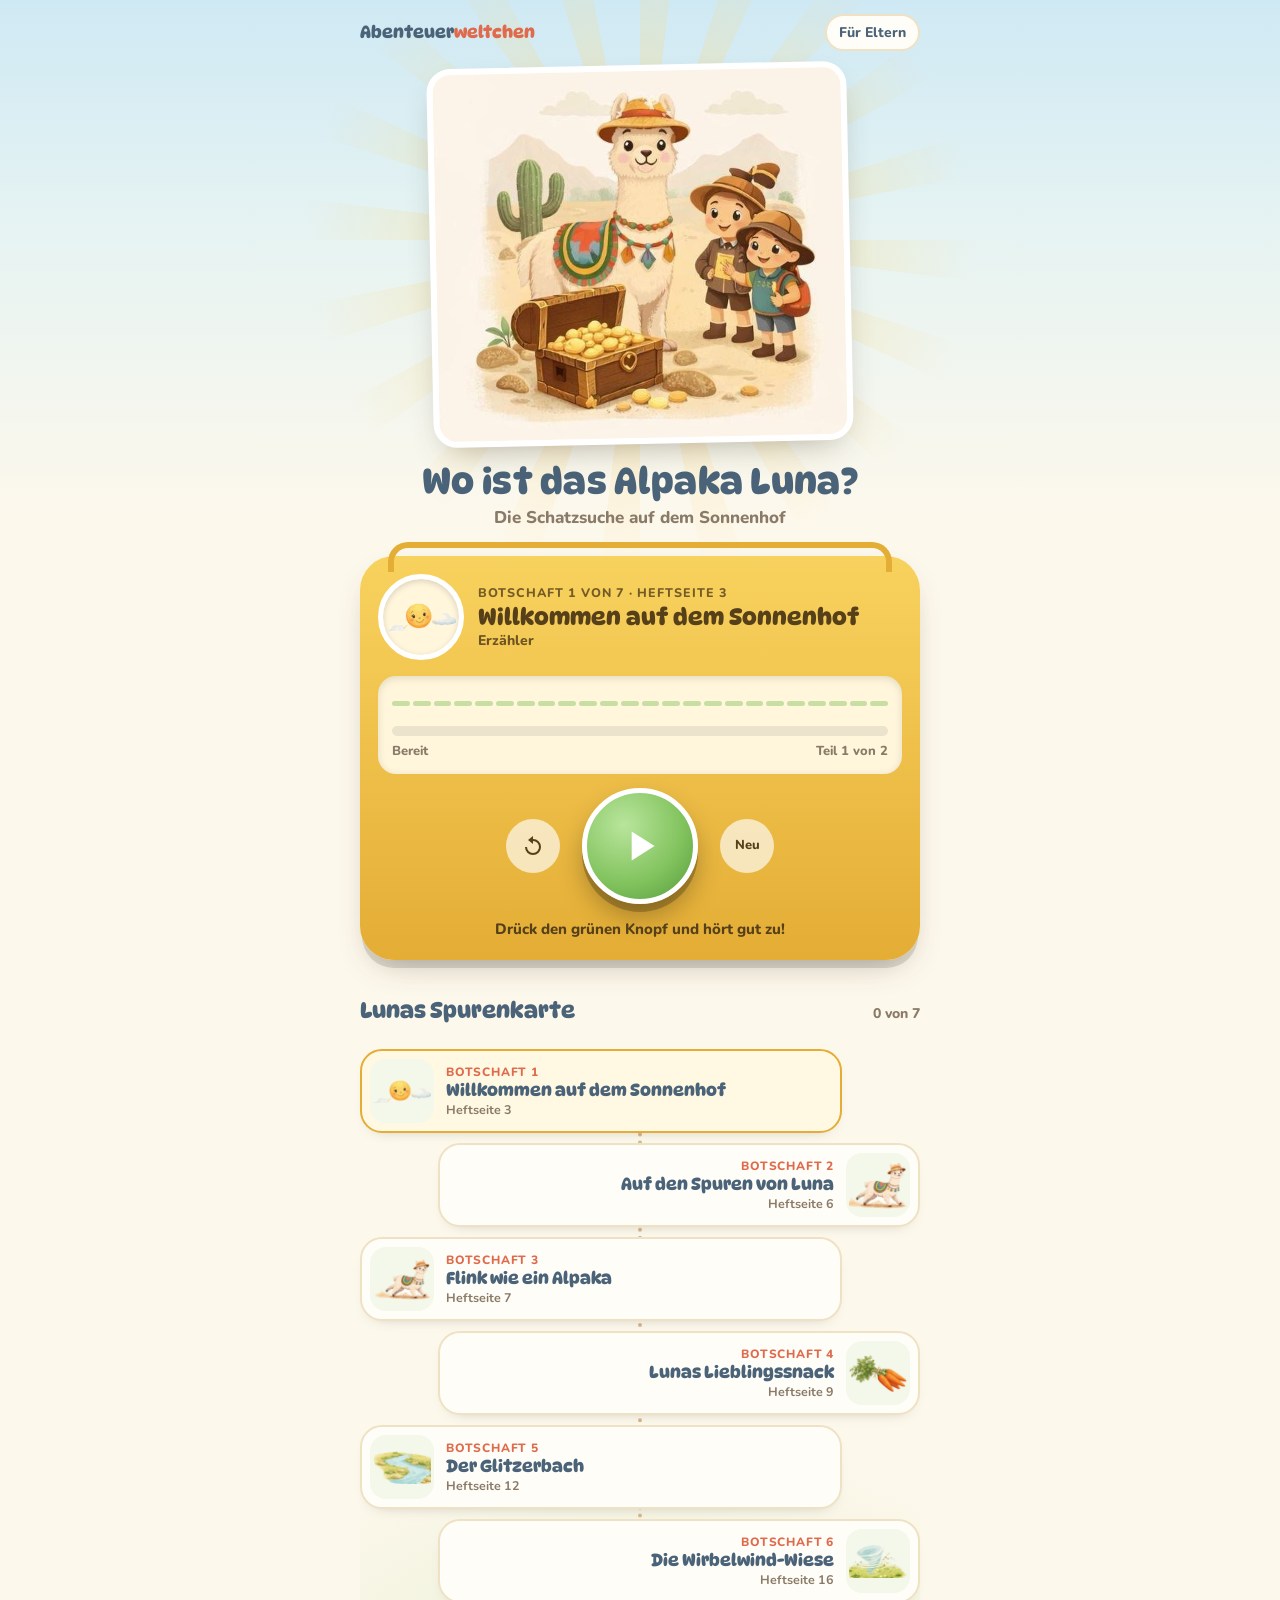
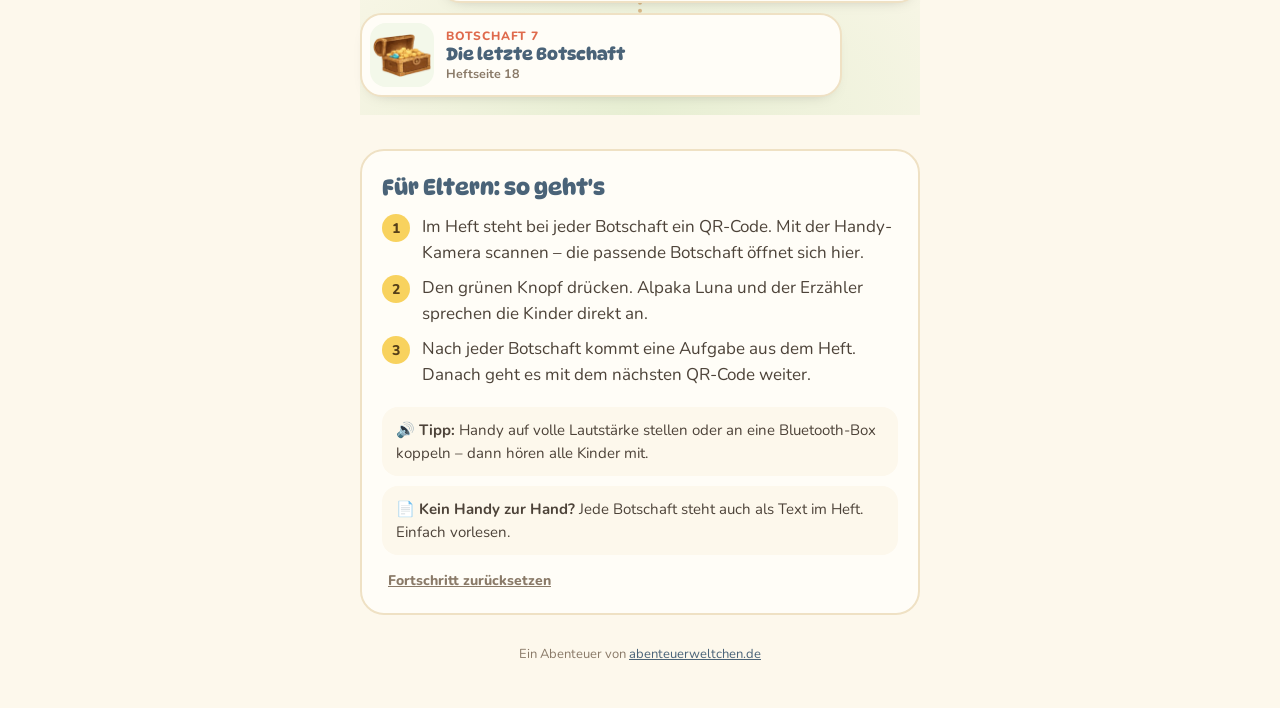
==== alpaka/index.html @ ee3684b1 "Hörspiel-Player für Alpaka, Wald und Weihnachten; Mondmission und Dumpling umgezogen; Aufbau dokumen" ====
<!doctype html>
<html lang="de">
<head>
<meta charset="utf-8">
<meta name="viewport" content="width=device-width, initial-scale=1, viewport-fit=cover">
<meta name="robots" content="noindex">
<meta name="theme-color" content="#f6c94f">
<title>Wo ist das Alpaka Luna? – Hörspiel</title>
<link rel="preconnect" href="https://fonts.googleapis.com">
<link rel="preconnect" href="https://fonts.gstatic.com" crossorigin>
<link rel="stylesheet" href="https://fonts.googleapis.com/css2?family=DynaPuff:wght@500;600&family=Nunito:wght@600;700;800&display=swap">
<link rel="icon" href="img/radio.png">
<link rel="stylesheet" href="../shared/schatz.css?v=202611091214">
<link rel="stylesheet" href="theme.css?v=202611091214">
</head>
<body>
<div class="deko" aria-hidden="true"></div>
<div class="wrap">
  <header class="top">
    <a class="brand" href="https://abenteuerweltchen.de" target="_blank" rel="noopener">Abenteuer<span>weltchen</span></a>
    <a class="elternlink" href="#eltern">Für Eltern</a>
  </header>

  <section class="hero">
    <div class="cover"><img src="img/cover.jpg" alt="Alpaka Luna mit zwei Kindern und einer Schatztruhe"></div>
    <h1>Wo ist das Alpaka Luna?</h1>
    <p class="sub">Die Schatzsuche auf dem Sonnenhof</p>
    <div class="forchip">🎧 Das Hörspiel für <span data-name></span></div>
  </section>

  <section id="box" aria-label="Botschaften-Box">
    <div class="btop">
      <div class="window"><img id="spImg" src="img/radio.png" alt=""></div>
      <div class="bmeta">
        <div class="kicker" id="kicker">Botschaft 1</div>
        <h2 id="title">…</h2>
        <div class="who" id="who"></div>
      </div>
    </div>
    <div class="screen">
      <div class="wave" id="wave" aria-hidden="true"></div>
      <div class="bar" id="bar"><div id="prog"></div></div>
      <div class="status"><span id="state">Bereit</span><span id="time"></span></div>
    </div>
    <div class="controls">
      <button class="small" id="back" aria-label="10 Sekunden zurück"><svg viewBox="0 0 24 24"><path d="M12 5V2L7 6l5 4V7a6 6 0 1 1-6 6H4a8 8 0 1 0 8-8z"/></svg></button>
      <button class="big" id="play" aria-label="Abspielen"><svg viewBox="0 0 24 24" id="playIco"><path d="M8 5v14l11-7z"/></svg></button>
      <button class="small" id="again" aria-label="Botschaft von vorne">Neu</button>
    </div>
    <p class="hint" id="hint">Drück den grünen Knopf und hört gut zu!</p>
    <div class="task" id="task" hidden>
      <b>Jetzt seid ihr dran!</b>
      <p id="taskText"></p>
    </div>
    <button class="next" id="next" hidden>Weiter →</button>
  </section>

  <h3 class="sec">Lunas Spurenkarte <small id="count"></small></h3>
  <div id="map"></div>

  <section class="panel" id="eltern">
    <h2>Für Eltern: so geht's</h2>
    <ol class="steps">
      <li>Im Heft steht bei jeder Botschaft ein QR-Code. Mit der Handy-Kamera scannen – die passende Botschaft öffnet sich hier.</li>
      <li>Den grünen Knopf drücken. Alpaka Luna und der Erzähler sprechen die Kinder direkt an<span class="nameonly"> – und <span data-name></span> sogar mit Namen</span>.</li>
      <li>Nach jeder Botschaft kommt eine Aufgabe aus dem Heft. Danach geht es mit dem nächsten QR-Code weiter.</li>
    </ol>
    <div class="tip">🔊 <b>Tipp:</b> Handy auf volle Lautstärke stellen oder an eine Bluetooth-Box koppeln – dann hören alle Kinder mit.</div>
    <div class="tip">📄 <b>Kein Handy zur Hand?</b> Jede Botschaft steht auch als Text im Heft. Einfach vorlesen.</div>
    <button class="reset" id="reset">Fortschritt zurücksetzen</button>
  </section>

  <footer>Ein Abenteuer von <a href="https://abenteuerweltchen.de" target="_blank" rel="noopener">abenteuerweltchen.de</a></footer>
</div>
<audio id="au" preload="auto" playsinline></audio>
<script src="config.js?v=202611091214"></script>
<script src="../shared/schatz.js?v=202611091214"></script>
</body>
</html>
---- shared/schatz.css ----
/* Abenteuerweltchen – Grundlayout der Schatzsuchen-Player. Farben/Deko kommen aus <produkt>/theme.css */
:root{
  --bg:#fbf7ef; --paper:#fffdf8; --ink:#4e463f; --muted:#82766b; --title:#4a6378; --accent:#e0664a;
  --box:#f6c94f; --box-d:#d9a531; --box-ink:#5b4316; --play:#7cbf5a; --play-d:#4f9436; --screen:#fff8e4; --line:#eadfcd;
  --r:24px; --shadow:0 14px 34px -16px rgba(74,58,30,.45);
  --display:"DynaPuff",system-ui,sans-serif; --body:"Nunito",system-ui,sans-serif;
}
*{box-sizing:border-box}
html,body{margin:0}
html{overflow-x:hidden}
body{position:relative}
body{background:var(--bg);color:var(--ink);font-family:var(--body);font-size:17px;line-height:1.5;-webkit-tap-highlight-color:transparent;
  padding:0 max(16px,env(safe-area-inset-right)) 44px max(16px,env(safe-area-inset-left));overflow-x:hidden}
button{font:inherit;color:inherit;border:0;background:none;cursor:pointer}
img{display:block;max-width:100%}
.wrap{max-width:560px;margin:0 auto;position:relative}
[hidden]{display:none!important}

/* Kopf */
header.top{display:flex;align-items:center;justify-content:space-between;padding:14px 0 8px;position:relative;z-index:2}
.brand{font-family:var(--display);font-weight:600;color:var(--title);font-size:17px;text-decoration:none}
.brand span{color:var(--accent)}
.elternlink{font-weight:800;font-size:14px;color:var(--title);background:var(--paper);border:2px solid var(--line);padding:6px 12px;border-radius:999px;text-decoration:none}

/* Titelbild */
.hero{position:relative;margin-top:6px;text-align:center}
.hero .cover{position:relative;border-radius:var(--r);overflow:hidden;box-shadow:var(--shadow);background:var(--paper);aspect-ratio:533/481;max-width:420px;margin:0 auto}
.hero .cover img{width:100%;height:100%;object-fit:cover}
.hero h1{font-family:var(--display);font-weight:600;color:var(--title);font-size:clamp(27px,8vw,36px);line-height:1.08;margin:18px 0 4px;letter-spacing:.3px}
.hero .sub{font-weight:800;color:var(--muted);margin:0}
.forchip{display:inline-flex;align-items:center;gap:8px;margin-top:10px;background:var(--paper);border:2px dashed var(--accent);color:var(--accent);
  font-family:var(--display);font-weight:600;font-size:18px;padding:6px 16px;border-radius:999px}
body:not(.has-name) .forchip{display:none}

/* Botschaften-Box (wie das gelbe Radio im Heft) */
#box{scroll-margin-top:12px;margin-top:26px;position:relative;background:linear-gradient(180deg,var(--box),var(--box-d));
  border-radius:34px;padding:18px 18px 20px;box-shadow:0 10px 0 -2px rgba(0,0,0,.12),var(--shadow);color:var(--box-ink)}
#box::before{content:"";position:absolute;left:28px;right:28px;top:-14px;height:24px;border:6px solid var(--box-d);border-bottom:0;border-radius:20px 20px 0 0}
.btop{display:flex;align-items:center;gap:14px}
.window{width:86px;height:86px;flex:none;border-radius:50%;background:var(--screen);border:5px solid #fff;box-shadow:inset 0 2px 6px rgba(0,0,0,.15);display:grid;place-items:center;overflow:hidden}
.window img{width:92%;height:92%;object-fit:contain}
.playing .window{animation:bob 1.1s ease-in-out infinite}
@keyframes bob{50%{transform:translateY(-4px) rotate(-3deg)}}
.bmeta{min-width:0}
.kicker{font-size:12.5px;font-weight:800;text-transform:uppercase;letter-spacing:1px;opacity:.8}
.bmeta h2{font-family:var(--display);font-weight:600;font-size:23px;line-height:1.12;margin:2px 0 0;color:var(--box-ink)}
.who{font-weight:800;font-size:14px;opacity:.85}
.screen{margin:16px 0 4px;background:var(--screen);border-radius:18px;padding:12px 14px;box-shadow:inset 0 2px 8px rgba(0,0,0,.12)}
.wave{display:flex;align-items:center;gap:3px;height:30px}
.wave i{flex:1;background:var(--play);border-radius:3px;height:18%;opacity:.45}
.playing .wave i{animation:bars 1s ease-in-out infinite;opacity:1}
@keyframes bars{0%,100%{height:15%}50%{height:92%}}
.bar{height:10px;border-radius:9px;background:rgba(0,0,0,.08);margin-top:8px;overflow:hidden;cursor:pointer}
.bar>div{height:100%;width:0;background:linear-gradient(90deg,var(--play),var(--accent));border-radius:9px;transition:width .25s linear}
.status{display:flex;justify-content:space-between;font-size:13px;font-weight:800;color:var(--muted);margin-top:6px}
.controls{display:flex;align-items:center;justify-content:center;gap:22px;margin-top:14px}
.big{width:116px;height:116px;border-radius:50%;background:radial-gradient(circle at 35% 30%,#b9e59c,var(--play) 58%,var(--play-d));
  box-shadow:0 8px 0 rgba(0,0,0,.22),0 14px 24px rgba(0,0,0,.25);display:grid;place-items:center;transition:transform .08s;border:5px solid #fff}
.big:active{transform:translateY(5px);box-shadow:0 3px 0 rgba(0,0,0,.22)}
.big svg{width:50px;height:50px;fill:#fff}
.small{width:54px;height:54px;border-radius:50%;background:rgba(255,255,255,.65);display:grid;place-items:center;font-weight:800;font-size:13px;color:var(--box-ink)}
.small svg{width:24px;height:24px;fill:var(--box-ink)}
.hint{text-align:center;font-weight:800;font-size:15px;margin:14px 0 0}
.task{margin-top:14px;background:var(--paper);border-radius:20px;padding:14px 16px;color:var(--ink)}
.task b{font-family:var(--display);font-weight:600;color:var(--accent);font-size:17px}
.task p{margin:4px 0 0}
.next{display:block;margin:12px auto 0;background:var(--title);color:#fff;font-weight:800;padding:12px 20px;border-radius:999px}

/* Schatzkarte */
h3.sec{font-family:var(--display);font-weight:600;color:var(--title);font-size:22px;margin:34px 0 4px;display:flex;align-items:baseline;justify-content:space-between;gap:8px}
h3.sec small{font-family:var(--body);font-size:14px;font-weight:800;color:var(--muted)}
#map{position:relative;padding:8px 0}
#map::before{content:"";position:absolute;left:50%;top:30px;bottom:30px;border-left:4px dotted var(--line);transform:translateX(-2px)}
.stop{position:relative;display:flex;align-items:center;gap:12px;width:86%;margin:10px 0;text-align:left;background:var(--paper);
  border:2px solid var(--line);border-radius:22px;padding:8px 12px 8px 8px;box-shadow:0 6px 16px -12px rgba(0,0,0,.35)}
.stop.right{margin-left:auto;flex-direction:row-reverse;text-align:right;padding:8px 8px 8px 12px}
.stop .pic{width:64px;height:64px;flex:none;border-radius:16px;background:var(--screen);display:grid;place-items:center;overflow:hidden}
.stop .pic img{max-width:90%;max-height:90%;object-fit:contain}
.stop .txt{display:flex;flex-direction:column;min-width:0}
.stop .nr{font-size:12px;font-weight:800;color:var(--accent);text-transform:uppercase;letter-spacing:.8px}
.stop .tt{font-family:var(--display);font-weight:600;color:var(--title);font-size:17px;line-height:1.15}
.stop .pg{font-size:12.5px;font-weight:700;color:var(--muted)}
.stop[aria-current=true]{border-color:var(--box-d);background:#fff8e2}
.stop.done::after{content:"✓";position:absolute;top:-8px;right:-8px;width:26px;height:26px;border-radius:50%;background:var(--play-d);color:#fff;font-weight:800;display:grid;place-items:center;font-size:15px;border:3px solid var(--bg)}
.stop.right.done::after{right:auto;left:-8px}

/* Eltern */
.panel{margin-top:34px;background:var(--paper);border-radius:var(--r);padding:20px;border:2px solid var(--line);scroll-margin-top:12px}
.panel h2{font-family:var(--display);font-weight:600;color:var(--title);margin:0 0 6px;font-size:22px}
.steps{margin:10px 0 0;padding:0;list-style:none;counter-reset:s}
.steps li{position:relative;padding:0 0 10px 40px}
.steps li::before{counter-increment:s;content:counter(s);position:absolute;left:0;top:0;width:28px;height:28px;border-radius:50%;background:var(--box);color:var(--box-ink);font-weight:800;display:grid;place-items:center;font-size:14px}
.tip{background:var(--bg);border-radius:16px;padding:12px 14px;margin-top:10px;font-size:15px}
.reset{margin-top:14px;font-size:14px;font-weight:800;color:var(--muted);text-decoration:underline}
footer{margin:30px 0 0;text-align:center;font-size:13px;color:var(--muted)}
footer a{color:var(--title)}
.confetti{position:fixed;inset:0;pointer-events:none;z-index:50}
@media (prefers-reduced-motion:reduce){*{animation:none!important;transition:none!important}}
body:not(.has-name) .nameonly{display:none}
.wrap{z-index:1}
---- alpaka/theme.css ----
/* Alpaka „Wo ist das Alpaka Luna?“ – Sonnenhof: Himmelblau, Sonnengelb, Wiesengrün, Terrakotta wie im Heft */
:root{
  --bg:#fdf8ec; --paper:#fffdf7; --ink:#4d4339; --muted:#8a7a68; --title:#4a6378; --accent:#df6a4c;
  --box:#f8d25e; --box-d:#e4ad35; --box-ink:#56401a; --play:#82c35e; --play-d:#549a3a; --screen:#fff6dc; --line:#efe1c4;
}
body{background:linear-gradient(180deg,#cfe9f4 0,#e6f3f2 230px,var(--bg) 520px) no-repeat,var(--bg)}
/* Sonnenstrahlen hinter dem Titelbild */
.deko{position:absolute;left:50%;top:-140px;width:760px;height:760px;transform:translateX(-50%);pointer-events:none;
  background:repeating-conic-gradient(from 0deg,rgba(255,215,110,.28) 0 7deg,transparent 7deg 18deg);
  -webkit-mask:radial-gradient(circle,#000 0,#000 30%,transparent 62%);mask:radial-gradient(circle,#000 0,#000 30%,transparent 62%)}
.hero .cover{border:6px solid #fff;transform:rotate(-1.2deg)}
.hero h1{color:#4a6378}
/* kleine Wiese unter der Schatzkarte */
#map{background:radial-gradient(120% 60% at 50% 100%,rgba(130,195,94,.18),transparent 70%)}
#map::before{border-left-style:dotted;border-left-color:#d8b989}
.stop .pic{background:#f3f8ea}
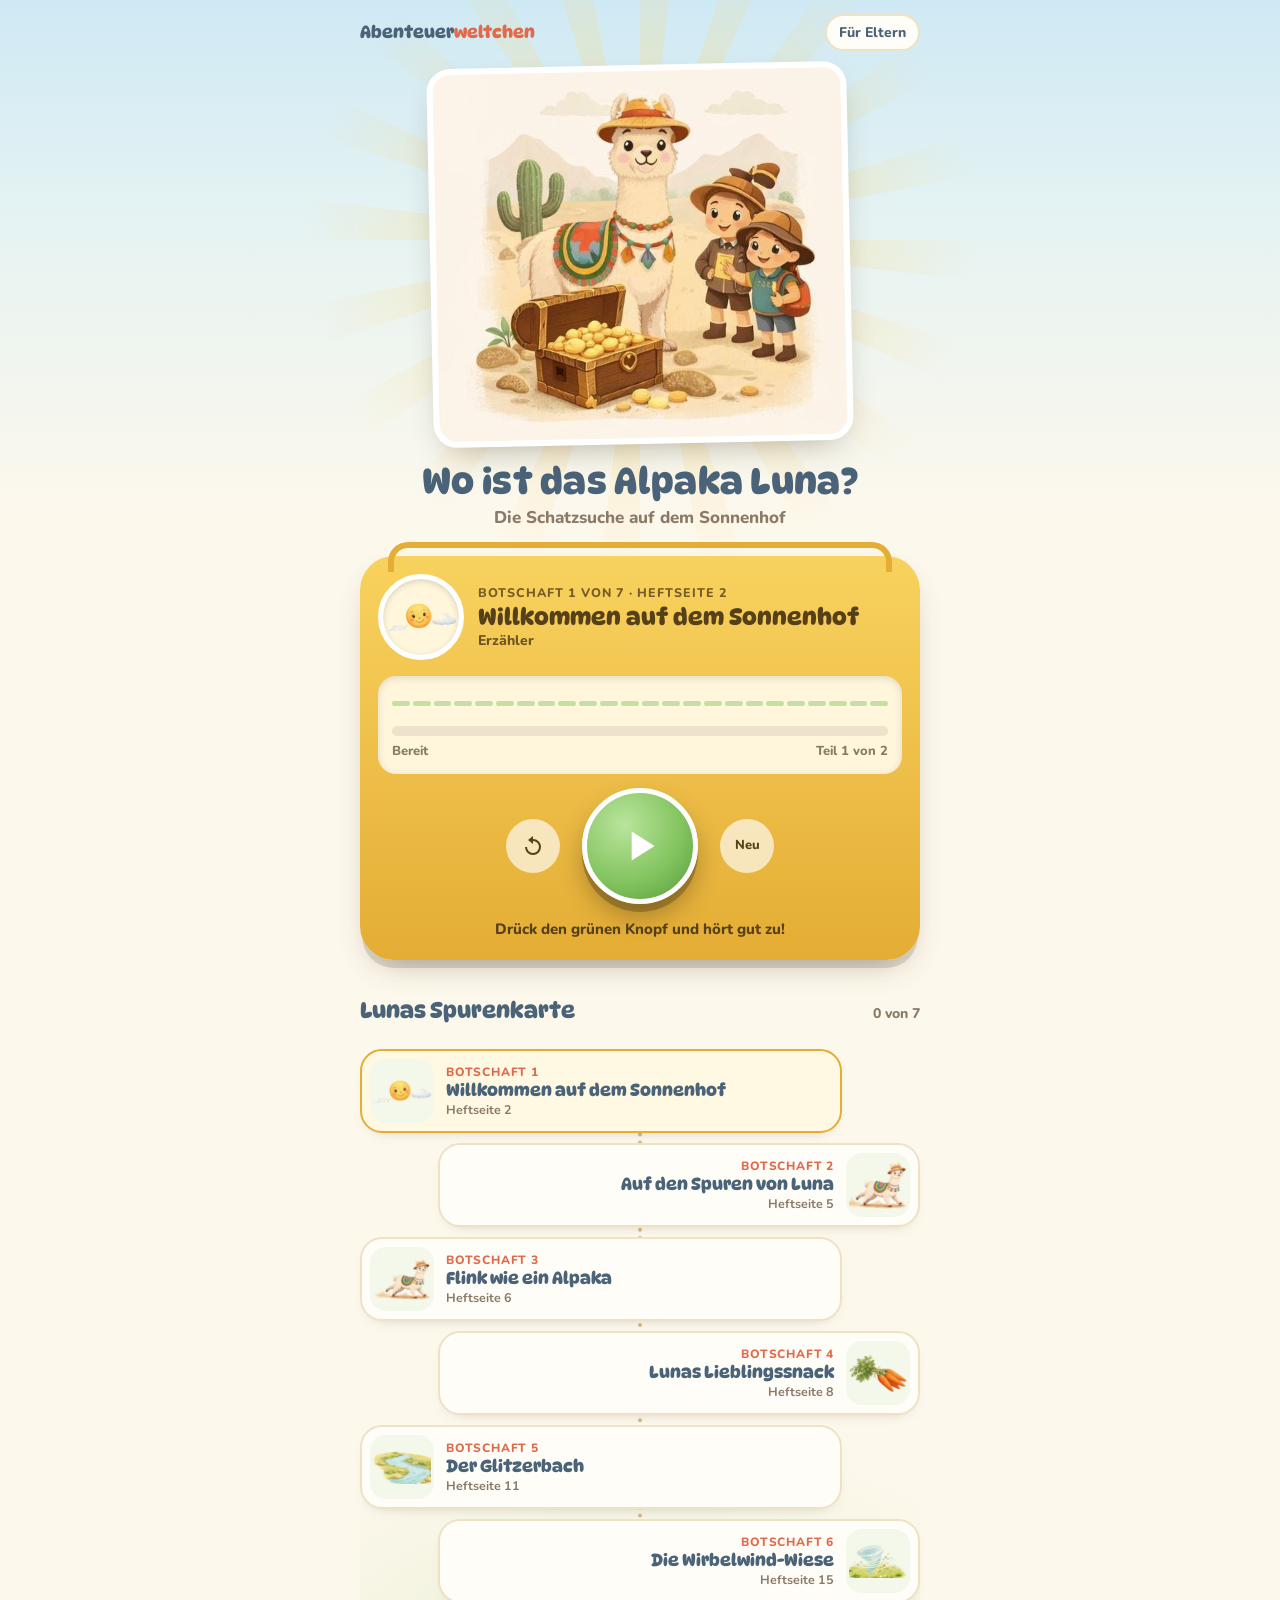
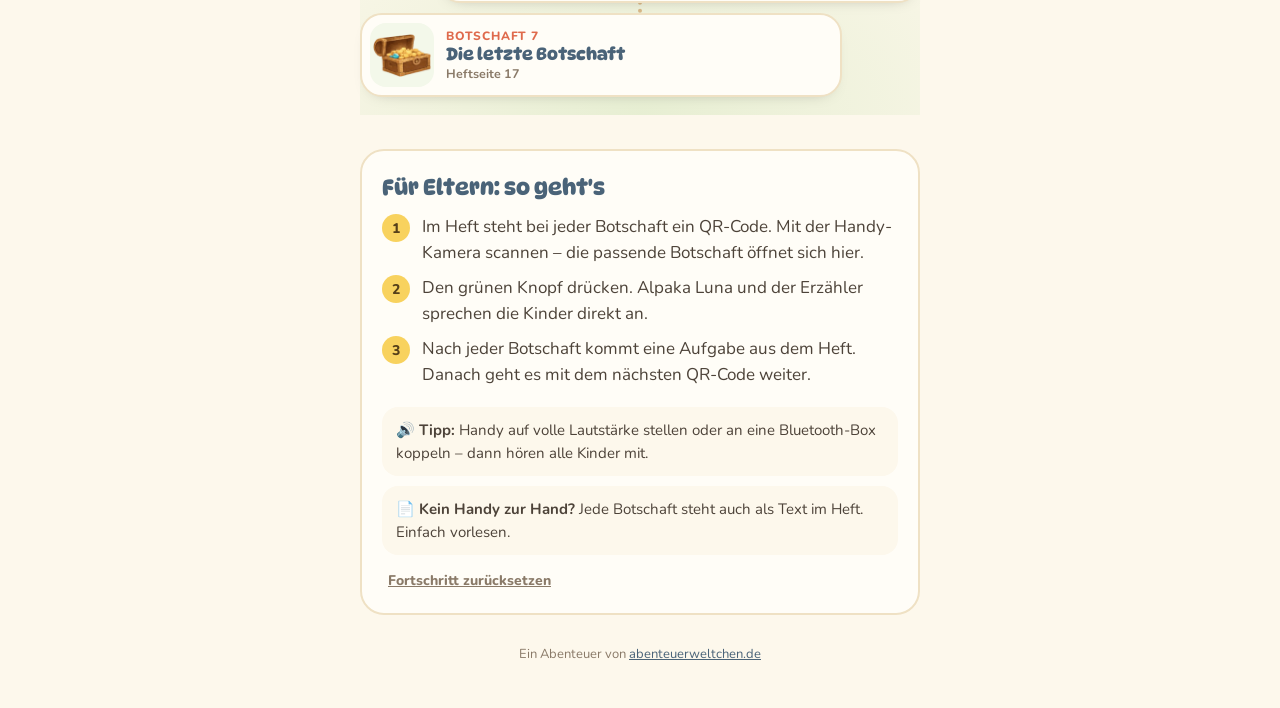
==== commit 61e5d91a: "Neue Titelseiten: Botschaften Wald/Alpaka eine Heftseite nach vorn, Etsy-Texte 19 Seiten Co-Authored" ====
--- a/alpaka/index.html
+++ b/alpaka/index.html
@@ -10,8 +10,8 @@
 <link rel="preconnect" href="https://fonts.gstatic.com" crossorigin>
 <link rel="stylesheet" href="https://fonts.googleapis.com/css2?family=DynaPuff:wght@500;600&family=Nunito:wght@600;700;800&display=swap">
 <link rel="icon" href="img/radio.png">
-<link rel="stylesheet" href="../shared/schatz.css?v=202611091214">
-<link rel="stylesheet" href="theme.css?v=202611091214">
+<link rel="stylesheet" href="../shared/schatz.css?v=202611102315">
+<link rel="stylesheet" href="theme.css?v=202611102315">
 </head>
 <body>
 <div class="deko" aria-hidden="true"></div>
@@ -73,7 +73,7 @@
   <footer>Ein Abenteuer von <a href="https://abenteuerweltchen.de" target="_blank" rel="noopener">abenteuerweltchen.de</a></footer>
 </div>
 <audio id="au" preload="auto" playsinline></audio>
-<script src="config.js?v=202611091214"></script>
-<script src="../shared/schatz.js?v=202611091214"></script>
+<script src="config.js?v=202611102315"></script>
+<script src="../shared/schatz.js?v=202611102315"></script>
 </body>
 </html>
